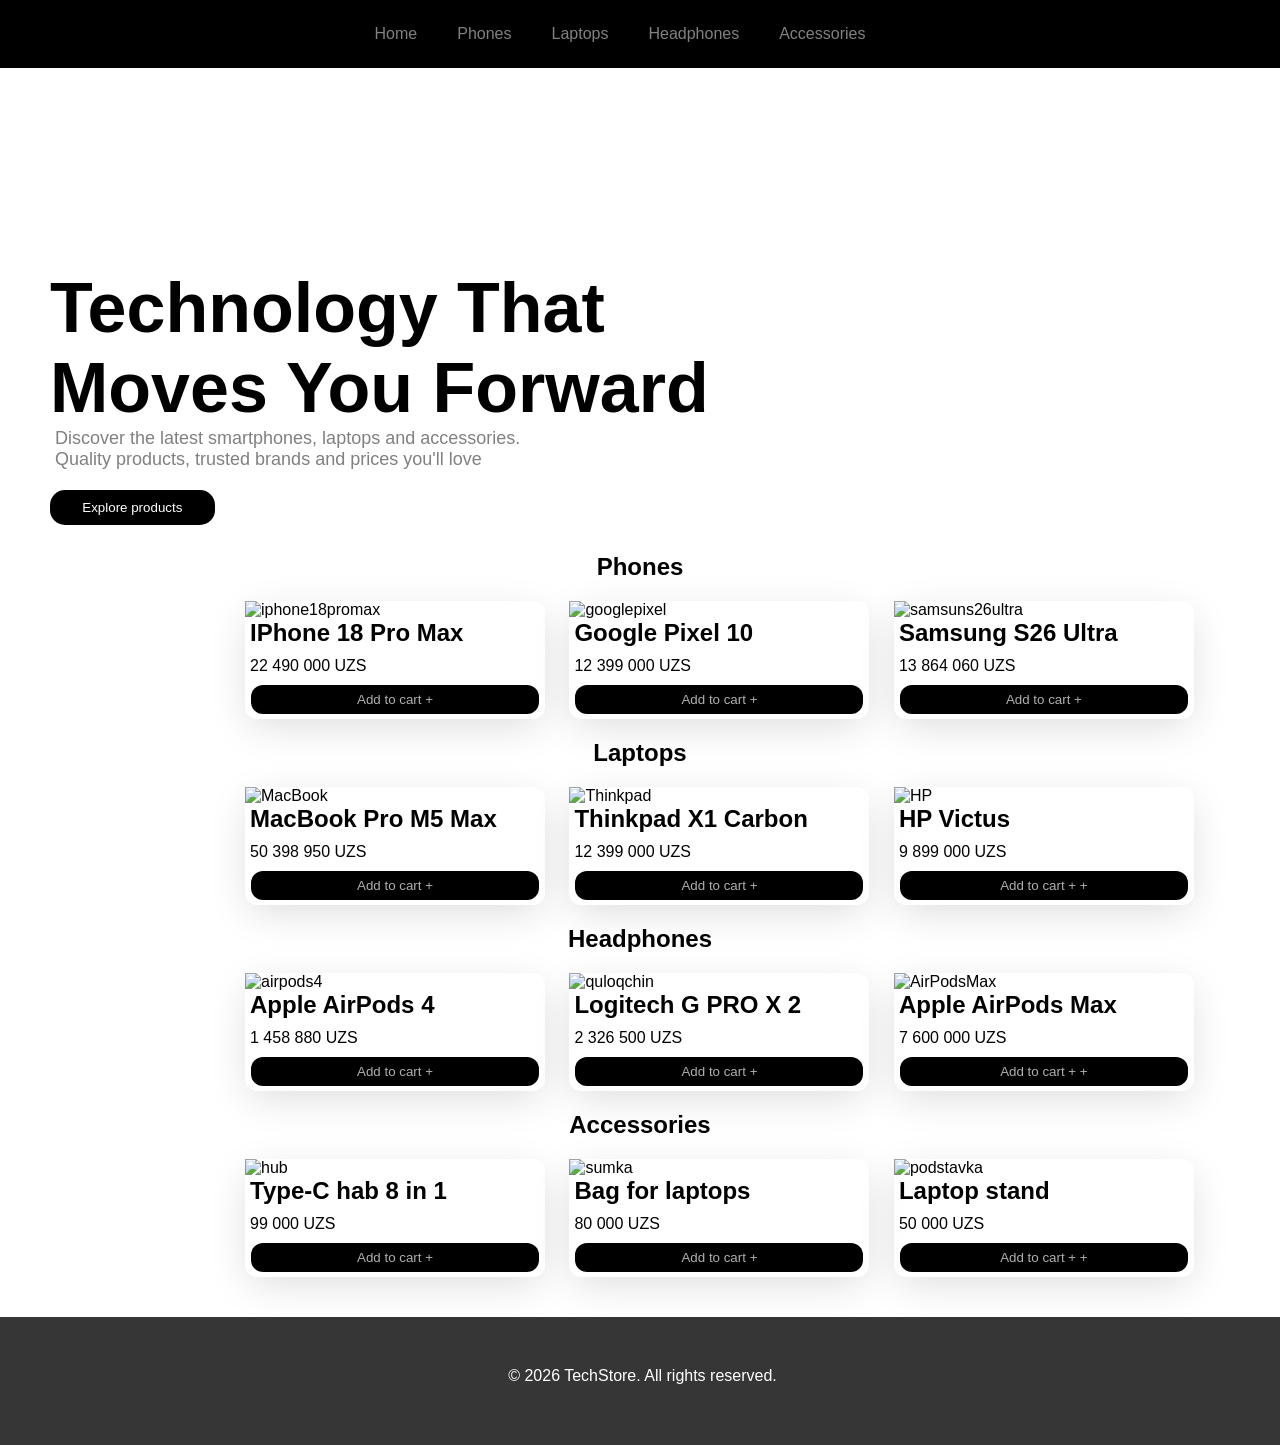
==== index.html @ d5d23731 "Add files via upload" ====
<!DOCTYPE html>
<html lang="en">
<head>
    <meta charset="UTF-8">
    <meta name="viewport" content="width=device-width, initial-scale=1.0">
    <link rel="stylesheet" href="style.css">
    <title>TechStore</title>
</head>
<body>
    <nav>
        <a href="#home">Home</a>
        <a href="#phones">Phones</a>
        <a href="#laptops">Laptops</a>
        <a href="#headphones">Headphones</a>
        <a href="#accessories">Accessories</a>
        <a href="cart.html">
        <img style="height: 20px;" src="https://cdn-icons-png.flaticon.com/128/428/428173.png" alt="">
        </a>
    </nav>
    <main>
        <div id="home">
            <div id="hero-text">
                <h1>Technology That <br> Moves You Forward</h1>
                <p id="hero-description">Discover the latest smartphones, laptops and accessories. <br> Quality products, trusted brands and prices you'll love</p>
                <a href="#phones">
                <button id="explorebtn">Explore products</button>
                </a>
            </div>
        </div>
        <div id="hero-img">
            <img style="height: 700px;" src="/images/illll2.png" alt="">
        </div>
        <div id="phones">
            <h2 style="text-align: center; margin: 10px;">Phones</h1>
            <div style="margin-left: 245px;" class="phones-card">
                <img style="height: 400px;" src="https://images.uzum.uz/dai40i5kiblcbcb5olsg/original.jpg" alt="iphone18promax">
                <h2>IPhone 18 Pro Max</h2>
                <p>22 490 000 UZS</p>
                <button class="btn">Add to cart +</button>
            </div>

            <div class="phones-card">
                <img style="height: 400px;" src="/images/googlepixel.webp" alt="googlepixel">
                <h2>Google Pixel 10</h2>
                <p>12 399 000 UZS</p>
                <button class="btn">Add to cart +</button>
            </div>

            <div class="phones-card">
                <img style="height: 400px;" src="/images/samsuns26ultra.webp" alt="samsuns26ultra">
                <h2>Samsung S26 Ultra</h2>
                <p>13 864 060 UZS</p>
                <button class="btn">Add to cart +</button>
            </div>
        </div>

        <div id="laptops">
            <h2 style="text-align: center; margin: 10px;">Laptops</h1>
            <div style="margin-left: 245px;" class="phones-card">
                <img style="height: 400px;" src="https://images.uzum.uz/dbg6nkljbuds7395nme0/original.jpg" alt="MacBook">
                <h2>MacBook Pro M5 Max</h2>
                <p>50 398 950 UZS</p>
                <button class="btn">Add to cart +</button>
            </div>

            <div class="phones-card">
                <img style="height: 400px;" src="https://images.uzum.uz/d6vp49bsv8vlb6mi687g/original.jpg" alt="Thinkpad">
                <h2>Thinkpad X1 Carbon</h2>
                <p>12 399 000 UZS</p>
                <button class="btn">Add to cart +</button>
            </div>

            <div class="phones-card">
                <img style="height: 400px;" src="https://images.uzum.uz/cv5d8j5pb7f9qcng7mug/original.jpg" alt="HP">
                <h2>HP Victus</h2>
                <p>9 899 000 UZS</p>
                <button class="btn">Add to cart + +</button>
            </div>
        </div>

        <div id="headphones">
            <h2 style="text-align: center; margin: 10px;">Headphones</h1>
            <div style="margin-left: 245px;" class="phones-card">
                <img style="height: 400px;" src="/images/airpods4.webp" alt="airpods4">
                <h2>Apple AirPods 4</h2>
                <p>1 458 880 UZS</p>
                <button class="btn">Add to cart +</button>
            </div>

            <div class="phones-card">
                <img style="height: 400px;" src="/images/logitechnaushni.jpeg" alt="quloqchin">
                <h2>Logitech G PRO X 2 </h2>
                <p>2 326 500 UZS</p>
                <button class="btn">Add to cart +</button>
            </div>

            <div class="phones-card">
                <img style="height: 400px;" src="https://images.uzum.uz/d8l8rnbsv8vo2t0l9olg/t_product_540_high.jpg" alt="AirPodsMax">
                <h2>Apple AirPods Max</h2>
                <p>7 600 000 UZS</p>
                <button class="btn">Add to cart + +</button>
            </div>
        </div>

        <div id="accessories">
            <h2 style="text-align: center; margin: 10px;">Accessories</h1>
            <div style="margin-left: 245px;" class="phones-card">
                <img style="height: 400px;" src="/images/hub.jpeg" alt="hub">
                <h2>Type-C hab 8 in 1</h2>
                <p>99 000 UZS</p>
                <button class="btn">Add to cart +</button>
            </div>

            <div class="phones-card">
                <img style="height: 400px;" src="/images/sumka.jpeg" alt="sumka">
                <h2>Bag for laptops</h2>
                <p>80 000 UZS</p>
                <button class="btn">Add to cart +</button>
            </div>

            <div class="phones-card">
                <img style="height: 400px;" src="/images/podstavka.jpeg" alt="podstavka">
                <h2>Laptop stand</h2>
                <p>50 000 UZS</p>
                <button class="btn">Add to cart + +</button>
            </div>
        </div>
    </main>

    <footer>
        <p>&copy; 2026 TechStore. All rights reserved.</p>
    </footer>
</body>
</html>
---- style.css ----
*{
    margin: 0;
    padding: 0;
    font-family: Arial, Helvetica, sans-serif;
}

body{
    background-color: white;
}

nav{
    text-align: center;
    justify-content: center;
    display: flex;
    gap: 40px;
    padding: 25px;
    background-color: black;
    cursor: pointer;
    position: sticky; top: 0;
}

nav a{
    text-decoration: none;
    color: gray;
    transition: 0.4s ease;
}

nav a:hover{
    color: white;
}

h1{
    font-size: 70px;
}

#hero-text{
    display: inline-block;
    margin-top: 200px;
    margin-left: 50px;
}

#hero-description{
    font-size: 18px;
    color: gray;
}

#explorebtn{
    border: none;
    background-color: black;
    color: white;
    padding: 10px;
    width: 25%;
    border-radius: 15px;
    margin-top: 10px;
    transition: 0.5s ease;
    cursor: pointer;
}

#explorebtn:hover{
    background-color: gray;
}

#hero-img{
    display: inline-block;
    margin-left: 730px;
    margin-top: -440px;
}

.phones-card{
    box-shadow: 0px 10px 40px -5px rgba(0, 0, 0, 0.15);
    border-radius: 12px;
    width: 300px;
    display: inline-block;
    margin: 10px;
    transition: transform 0.5s ease, box-shadow 0.5s ease;
    cursor: pointer;
}

.phones-card:hover{
    transform: translateY(-7px);
    box-shadow: 0 12px 25px rgba(0, 0, 0, 0.1);
}

.card h2{
    margin-left: 10px;
}

.phones-card h2, p{
    margin-left: 5px;
    margin-bottom: 10px;
}

.btn{
    border: none;
    background-color: black;
    color: rgb(175, 175, 175);
    padding: 7px;
    width: 96%;
    margin-left: 6px;
    border-radius: 12px;
    margin-bottom: 5px;
    transition: 0.5s ease;
}

.btn:hover{
    background-color: gainsboro;
    color: black;
}

footer{
    text-align: center;
    justify-content: center;
    padding: 50px;
    background-color: rgb(54, 54, 54);
    color: white;
    margin-top: 30px;
}
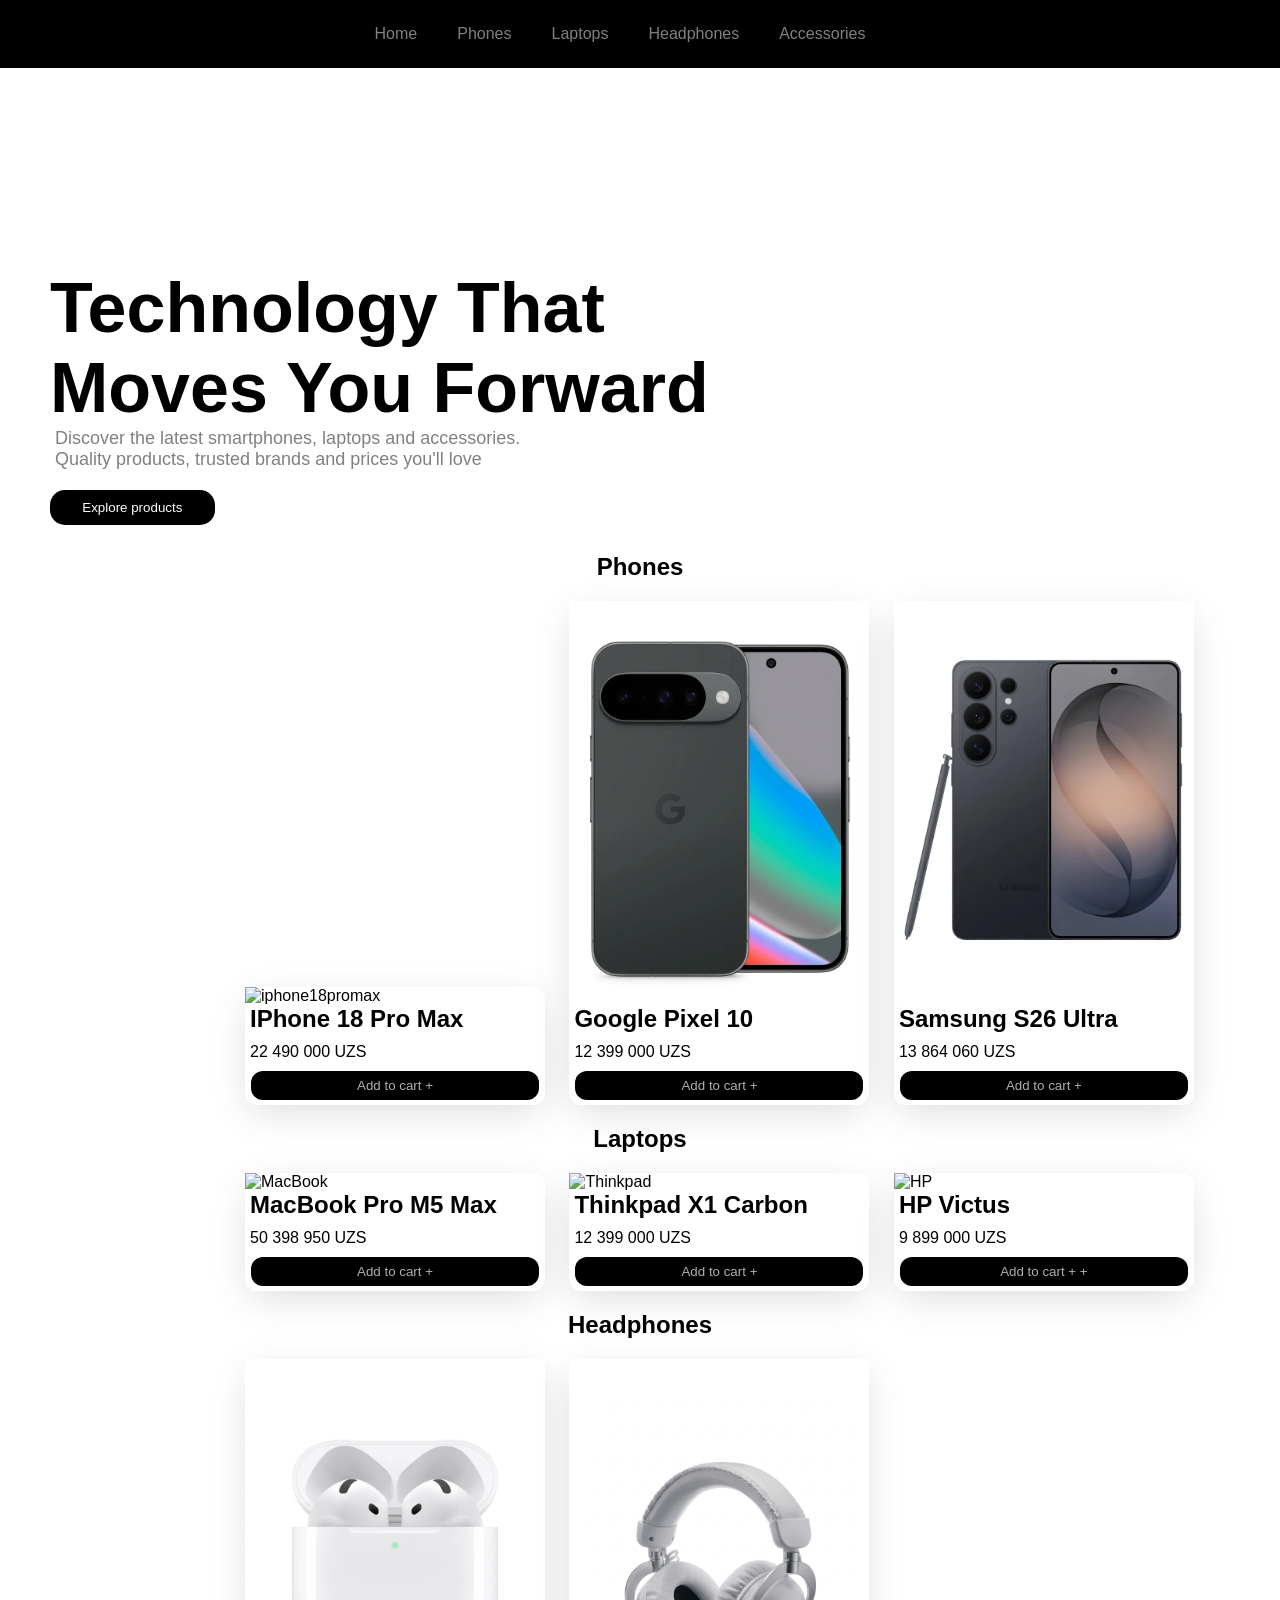
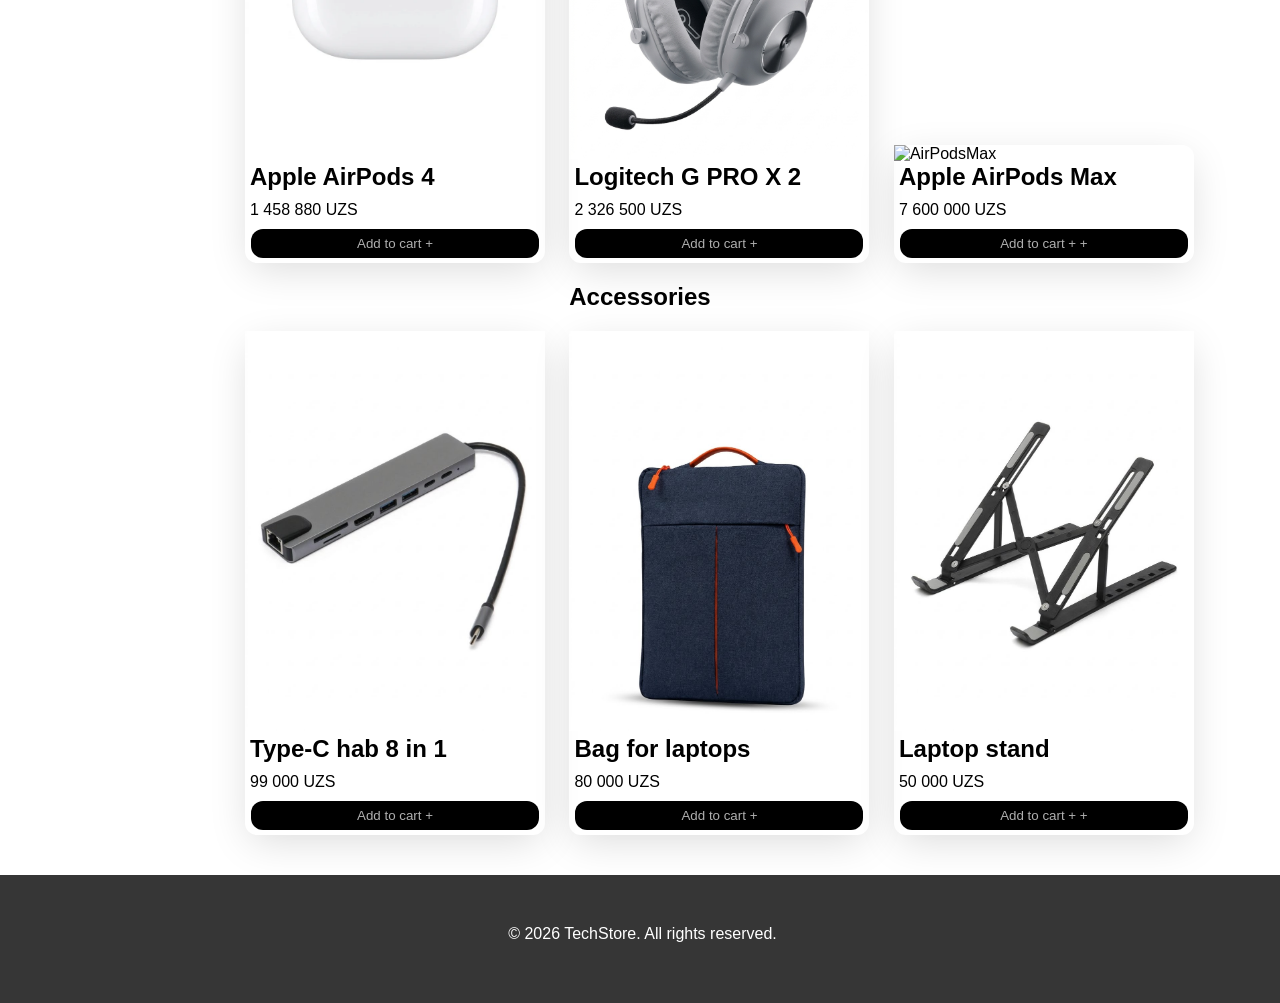
==== commit e20f4762: "Update image sources to remove '/images/' prefix" ====
--- a/index.html
+++ b/index.html
@@ -40,14 +40,14 @@
             </div>
 
             <div class="phones-card">
-                <img style="height: 400px;" src="/images/googlepixel.webp" alt="googlepixel">
+                <img style="height: 400px;" src="googlepixel.webp" alt="googlepixel">
                 <h2>Google Pixel 10</h2>
                 <p>12 399 000 UZS</p>
                 <button class="btn">Add to cart +</button>
             </div>
 
             <div class="phones-card">
-                <img style="height: 400px;" src="/images/samsuns26ultra.webp" alt="samsuns26ultra">
+                <img style="height: 400px;" src="samsuns26ultra.webp" alt="samsuns26ultra">
                 <h2>Samsung S26 Ultra</h2>
                 <p>13 864 060 UZS</p>
                 <button class="btn">Add to cart +</button>
@@ -81,14 +81,14 @@
         <div id="headphones">
             <h2 style="text-align: center; margin: 10px;">Headphones</h1>
             <div style="margin-left: 245px;" class="phones-card">
-                <img style="height: 400px;" src="/images/airpods4.webp" alt="airpods4">
+                <img style="height: 400px;" src="airpods4.webp" alt="airpods4">
                 <h2>Apple AirPods 4</h2>
                 <p>1 458 880 UZS</p>
                 <button class="btn">Add to cart +</button>
             </div>
 
             <div class="phones-card">
-                <img style="height: 400px;" src="/images/logitechnaushni.jpeg" alt="quloqchin">
+                <img style="height: 400px;" src="logitechnaushni.jpeg" alt="quloqchin">
                 <h2>Logitech G PRO X 2 </h2>
                 <p>2 326 500 UZS</p>
                 <button class="btn">Add to cart +</button>
@@ -105,21 +105,21 @@
         <div id="accessories">
             <h2 style="text-align: center; margin: 10px;">Accessories</h1>
             <div style="margin-left: 245px;" class="phones-card">
-                <img style="height: 400px;" src="/images/hub.jpeg" alt="hub">
+                <img style="height: 400px;" src="hub.jpeg" alt="hub">
                 <h2>Type-C hab 8 in 1</h2>
                 <p>99 000 UZS</p>
                 <button class="btn">Add to cart +</button>
             </div>
 
             <div class="phones-card">
-                <img style="height: 400px;" src="/images/sumka.jpeg" alt="sumka">
+                <img style="height: 400px;" src="sumka.jpeg" alt="sumka">
                 <h2>Bag for laptops</h2>
                 <p>80 000 UZS</p>
                 <button class="btn">Add to cart +</button>
             </div>
 
             <div class="phones-card">
-                <img style="height: 400px;" src="/images/podstavka.jpeg" alt="podstavka">
+                <img style="height: 400px;" src="podstavka.jpeg" alt="podstavka">
                 <h2>Laptop stand</h2>
                 <p>50 000 UZS</p>
                 <button class="btn">Add to cart + +</button>
@@ -131,4 +131,4 @@
         <p>&copy; 2026 TechStore. All rights reserved.</p>
     </footer>
 </body>
-</html>+</html>
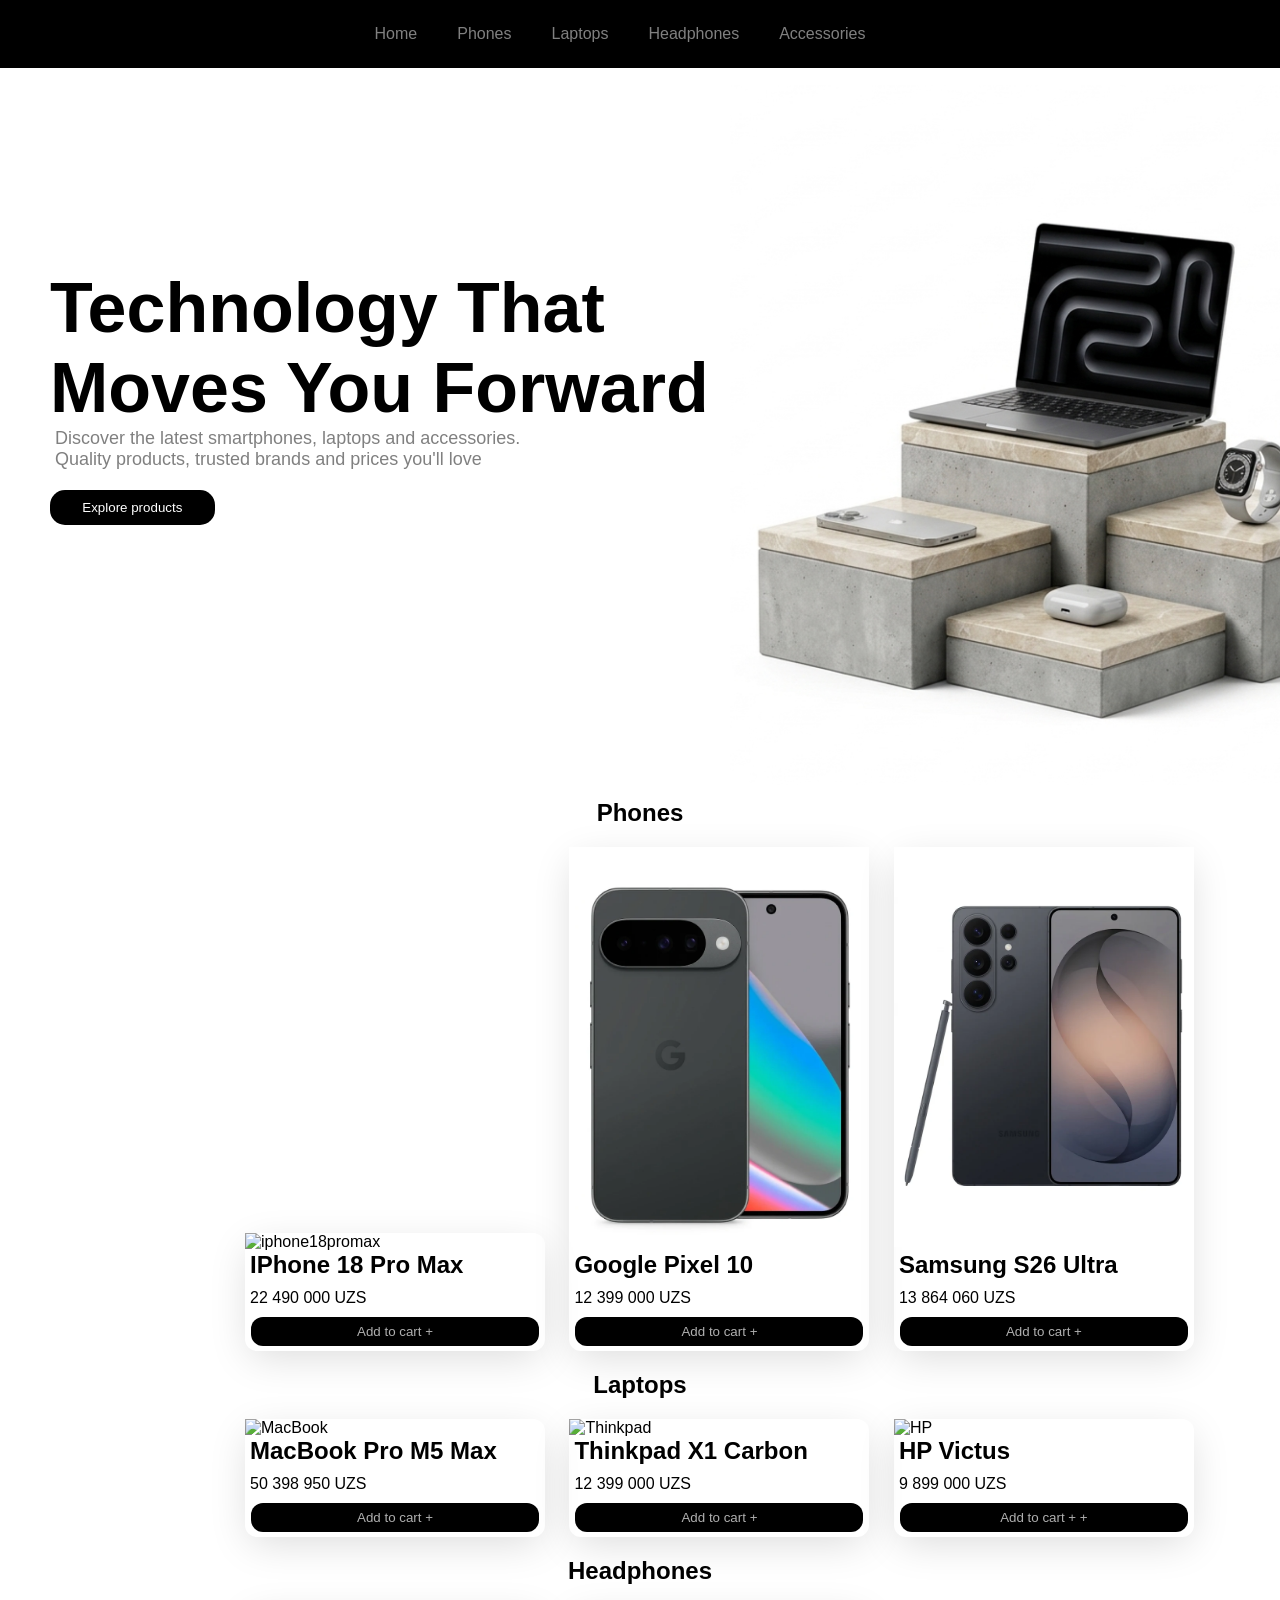
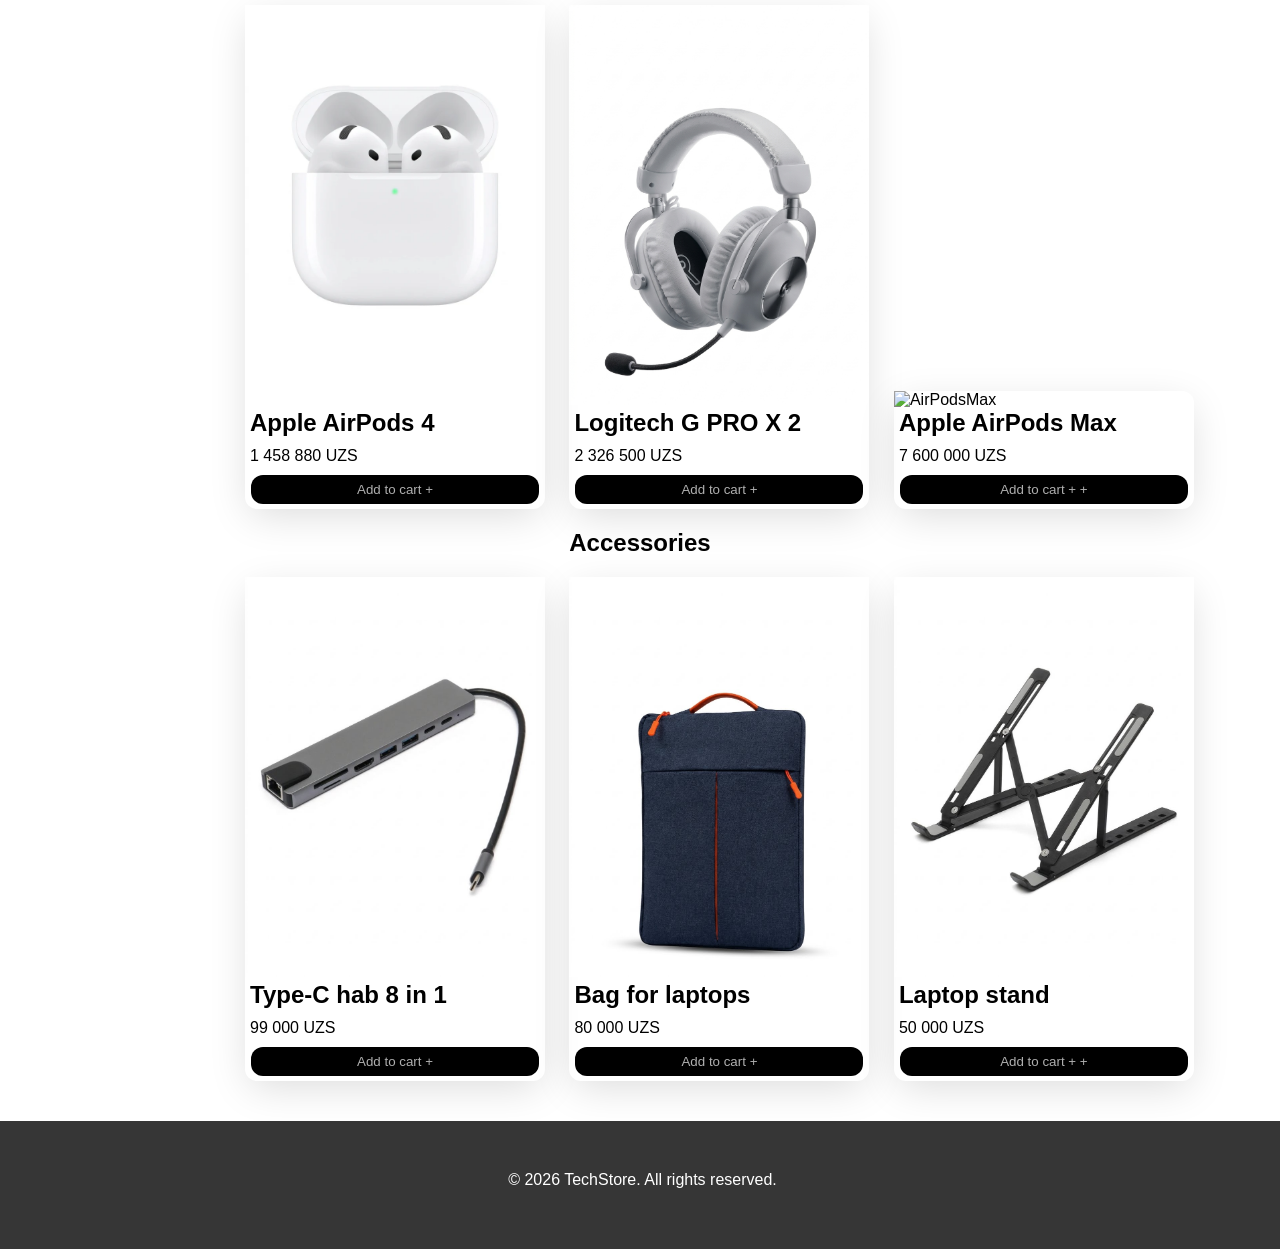
==== commit d72be546: "Fix image source path in index.html Updated image source path to remove leading slash." ====
--- a/index.html
+++ b/index.html
@@ -28,7 +28,7 @@
             </div>
         </div>
         <div id="hero-img">
-            <img style="height: 700px;" src="/images/illll2.png" alt="">
+            <img style="height: 700px;" src="illll2.png" alt="">
         </div>
         <div id="phones">
             <h2 style="text-align: center; margin: 10px;">Phones</h1>
